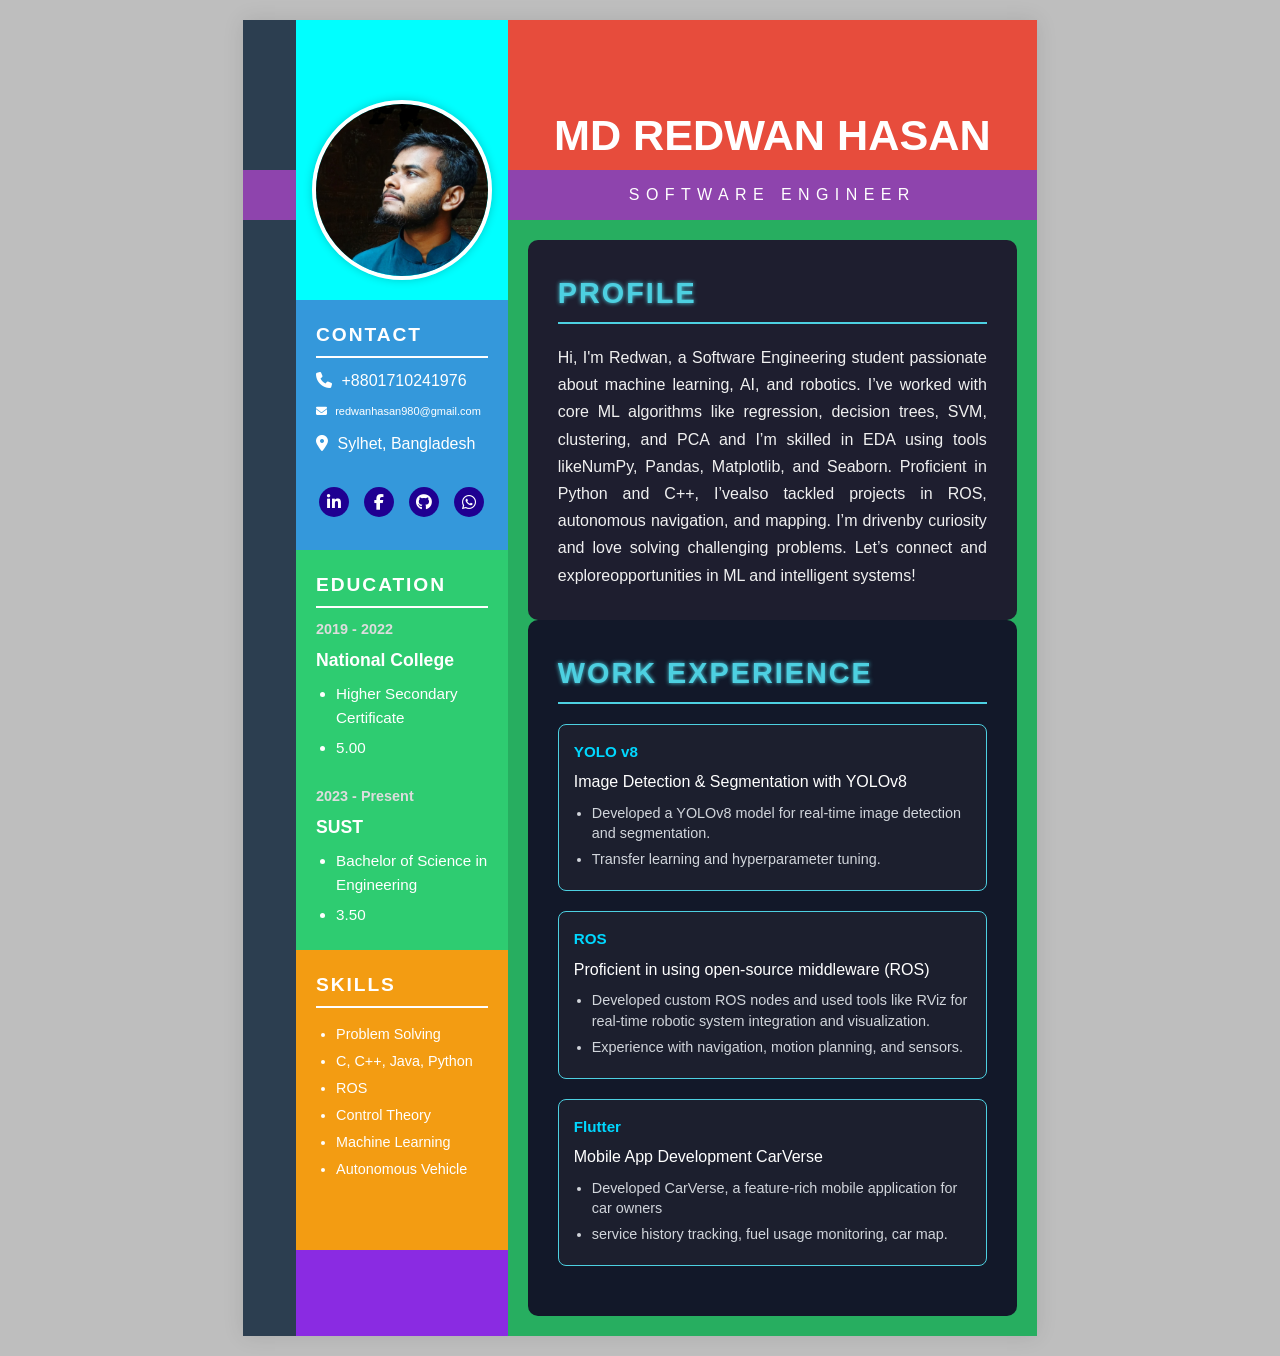
==== index.html @ 7249b566 "Cv completed" ====
<!DOCTYPE html>
<html lang="en">

<head>
  <meta charset="UTF-8" />
  <meta name="viewport" content="width=device-width, initial-scale=1.0" />
  <title>MD REDWAN HASAN</title>
  <link rel="stylesheet" href="styles.css" />
  <link rel="stylesheet" href="profile.css" />
  <link rel="stylesheet" href="https://cdnjs.cloudflare.com/ajax/libs/font-awesome/6.4.0/css/all.min.css">
  <link rel="stylesheet" href="content.css" />
</head>

<body>
  <div class="cv-container">
    <div class="side-bar-container">
      <div class="side-bar">
        <div class="side-bar-box"></div>
      </div>
      <div class="profile">
        <div class="profile-image-container">
          <div class="profile-image">
            <img src="assets/profile.jpg" alt="Your Photo">
          </div>
        </div>
        <div class="profile-details">
          <div class="contact-container">
            <h2 class="profile-header">CONTACT</h2>
            <p><i class="fas fa-phone"></i> +8801710241976</p>
            <p style="font-size: 11px;"><i class="fas fa-envelope"></i> redwanhasan980@gmail.com</p>
            <p><i class="fas fa-map-marker-alt"></i> Sylhet, Bangladesh</p>
            <div class="contact-icons">
              <a href="https://www.linkedin.com/in/md-redwan-hasan-043a912b1/" target="_blank" class="icon-btn">
                <i class="fab fa-linkedin-in"></i>
              </a>
              <a href="https://www.facebook.com/redwan.hassan.572674" target="_blank" class="icon-btn">
                <i class="fab fa-facebook-f"></i>
              </a>
              <a href="https://github.com/redwanhasan980" target="_blank" class="icon-btn">
                <i class="fab fa-github"></i>
              </a>
              <a href="https://wa.me/+8801710241976?text=Hello!" target="_blank" class="icon-btn whatsapp">
                <i class="fab fa-whatsapp"></i>
              </a>

            </div>
          </div>
          <div class="edu-container">
            <h2 class="profile-header">EDUCATION</h2>


            <div class="edu-date">2019 - 2022</div>
            <div class="edu-institution">National College</div>
            <ul class="edu-details">
              <li>Higher Secondary Certificate</li>
              <li>5.00</li>
            </ul>

            <div class="edu-date" style="margin-top: 25px;">2023 - Present</div>
            <div class="edu-institution">SUST</div>
            <ul class="edu-details">
              <li>Bachelor of Science in Engineering</li>
              <li>3.50</li>
            </ul>



          </div>
          <div class="skill-container">
            <h2 class="profile-header">SKILLS</h2>
            <ul class="skill-list">

              <li>Problem Solving</li>
              <li>C, C++, Java, Python</li>
              <li>ROS</li>
              <li>Control Theory</li>
              <li>Machine Learning</li>
              <li>Autonomous Vehicle</li>
            </ul>

          </div>
        </div>

      </div>
    </div>

    <div class="main-content">
      <div class="header">
        <h1 class="name">MD REDWAN HASAN</h1>
      </div>
      <div class="designation">
        <h1 class="software-engineer">SOFTWARE ENGINEER</h1>
      </div>
      <div class="content">
        <div class="my-profile">
          <div class="content-header">PROFILE</div>
          <p>Hi, I'm Redwan, a Software Engineering student passionate about machine learning, AI, and robotics. I’ve
            worked with core ML algorithms like regression, decision trees, SVM, clustering, and PCA and I’m skilled in
            EDA using tools likeNumPy, Pandas, Matplotlib, and Seaborn. Proficient in Python and C++, I’vealso tackled
            projects in ROS, autonomous navigation, and mapping. I’m drivenby curiosity and love solving challenging
            problems. Let’s connect and exploreopportunities in ML and intelligent systems!</p>
        </div>
        <div class="work-experience-container">
          <div class="content-header">WORK EXPERIENCE</div>
          <a href="https://colab.research.google.com/drive/1U1toGQRZ48Uy0wyY-xMTh-fek5o5qvnI?usp=sharing"
            target="_blank" class="work-experience-link">
            <div class="work-experience">
              <div class="work-experience-title">YOLO v8</div>
              <h4 class="title">Image Detection & Segmentation with YOLOv8</h4>
              <ul class="work-experience-details">
                <li>Developed a YOLOv8 model for real-time image detection and segmentation.</li>
                <li>Transfer learning and hyperparameter tuning.</li>

              </ul>
            </div>
          </a>

          <a href="https://github.com/redwanhasan980/ROS" target="_blank" class="work-experience-link">
            <div class="work-experience">
              <div class="work-experience-title">ROS</div>
              <h4 class="title">Proficient in using open-source middleware (ROS)</h4>
              <ul class="work-experience-details">
                <li>Developed custom ROS nodes and used tools like RViz for real-time robotic system integration and
                  visualization.</li>
                <li>Experience with navigation, motion planning, and sensors.</li>

              </ul>
            </div>
          </a>
          <a href="https://github.com/redwanhasan980/Project250/tree/master" target="_blank"
            class="work-experience-link">
            <div class="work-experience">
              <div class="work-experience-title">Flutter</div>
              <h4 class="title">Mobile App Development CarVerse</h4>
              <ul class="work-experience-details">
                <li>Developed CarVerse, a feature-rich mobile application for car owners</li>
                <li>service history tracking, fuel usage monitoring, car map.</li>

              </ul>
            </div>
          </a>

        </div>
      </div>
    </div>
  </div>
</body>

</html>
---- styles.css ----
* {
  margin: 0;
  padding: 0;
  box-sizing: border-box;
}

body {
  font-family: 'Arial', sans-serif;
  background-color: #bebebe;
  color: #333;
  line-height: 1.6;
}

.cv-container {
  display: flex;
  max-width: 210mm;
  margin: 20px auto;
  background-color: white;
  box-shadow: 0 0 20px rgba(0, 0, 0, 0.1);
  min-height: 297mm;
}

/* Left section: takes 33.33% of the page width */
.side-bar-container {
  display: flex;
  width: 33.34%;
}

/* Sidebar: 20% of sidebar container (i.e. 6.66% of full page) */
.side-bar {
  width: 20%;
  background-color: #2c3e50;
  /* dark */
  color: white;

}

/* Profile: 80% of sidebar container (i.e. 26.66% of full page) */



/* Right section: takes 66.66% of page */
.main-content {
  width: 66.66%;
  display: flex;
  flex-direction: column;
}

/* Fixed heights for header and designation */
.header {
  height: 150px;
  background-color: #e74c3c;
  /* red */
  color: white;

  display: flex;
  align-items: flex-end;
  justify-content: center;
}

.name {
  font-size: 2.7rem;
  /* big font size, adjust as needed */
  margin: 0;
  /* remove default margin */
}

.designation {
  height: 50px;
  background-color: #8e44ad;
  /* purple */
  color: white;
  padding: 20px;
  display: flex;
  align-items: center;
  justify-content: center;
}

/* Remaining height for content */
.content {
  flex: 1;
  background-color: #27ae60;
  /* green */
  color: white;
  padding: 20px;
}

.software-engineer {
  font-size: 1rem;
  /* smaller font */
  letter-spacing: 0.4em;
  /* space between letters */
  margin: 0;
  font-weight: 100;

}

.side-bar-box {
  width: 100%;
  height: 50px;
  background-color: #8e44ad;
  margin-top: 150px;
  /* moves box down by 100px */
}
---- profile.css ----
.profile {
  width: 80%;
  background-color: #2787e7;
  /* blue */
  color: white;

  display: flex;
  flex-direction: column;
  height: 100%;
  /* or 100vh or 297mm depending on your layout */
}

.profile-image-container {
  height: 280px;
  background-color: aqua;
  display: flex;
  align-items: flex-end;
  justify-content: center;
}

.profile-details {
  flex: 1;
  /* takes all the remaining space */
  overflow: auto;
  /* optional: adds scroll if content is long */
}

.profile-image {
  width: 180px;
  height: 180px;
  border-radius: 50%;
  /* Makes it circular */
  overflow: hidden;
  margin: 40px auto 20px auto;
  /* 150px from top, centered */
  border: 4px solid white;
  /* Optional: adds a white border */
  box-shadow: 0 0 10px rgba(0, 0, 0, 0.2);
  /* Optional: adds a soft shadow */
}

.profile-image img {
  width: 100%;
  height: 100%;
  object-fit: cover;
  /* Keeps image nicely fitted */
}

.profile-details {
  background-color: blueviolet;
}

.contact-container {
  height: 250px;
  background-color: #3498db;
  /* blue */
  padding: 20px;
  color: white;
}

.edu-container {
  height: 400px;
  background-color: #2ecc71;
  /* green */
  padding: 20px;
  color: white;
}

.skill-container {
  height: 300px;
  background-color: #f39c12;
  /* orange */
  padding: 20px;
  color: white;
}

.profile-header {
  font-size: 1.2rem;
  font-weight: bold;
  letter-spacing: 0.1em;
  margin-bottom: 10px;
  border-bottom: 2px solid white;
  padding-bottom: 5px;
  display: flex;
  align-items: flex-end;

}

.contact-container i {
  margin-right: 5px;
  color: white;
  /* or #333 depending on background */
}

.contact-container p {
  margin: 10px 0;
  font-size: 1rem;
}

.contact-icons {
  margin-top: 30px;
  display: flex;
  gap: 15px;
  justify-content: center;
}

.icon-btn {
  display: inline-flex;
  align-items: center;
  justify-content: center;
  width: 30px;
  height: 30px;
  padding-left: 5px;
  border-radius: 50%;
  background-color: rgb(31, 0, 145);
  /* Background circle */
  color: #81bffa;
  /* Icon color (visible by default) */
  text-decoration: none;
  transition: background-color 0.3s, color 0.3s;
  font-size: 1.2rem;
  /* Size of the icon */
  line-height: 1;
  /* Ensures vertical centering */
}

.icon-btn i {
  pointer-events: none;
  font-size: 1rem;

}

.icon-btn:hover {
  background-color: #333;
  color: white;
}

.edu-item {
  margin-top: 20px;
  background-color: rgba(255, 255, 255, 0.1);
  padding: 15px;
  border-left: 4px solid #fff;
  border-radius: 6px;
  color: white;
}

.edu-date {
  font-size: 0.9rem;
  font-weight: bold;
  color: #ddd;
  margin-bottom: 5px;
}

.edu-institution {
  font-size: 1.1rem;
  font-weight: 600;
  margin-bottom: 8px;
}

.edu-details {
  list-style-type: disc;
  padding-left: 20px;
  margin: 0;
}

.edu-details li {
  margin-bottom: 5px;
  font-size: 0.95rem;
}

.skill-list {
  margin-top: 15px;
  padding-left: 20px;
  list-style-type: disc;
  /* or circle/square/none */
  color: white;
  /* adjust based on background */
}

.skill-list li {
  margin-bottom: 4px;
  font-size: 0.9rem;
}
---- content.css ----
.content {
  display: flex;
  flex-direction: column;
  height: 100%;
  /* or min-height: 297mm; if you're using A4 format */
}

.my-profile {
  height: 380px;
  background-color: #1e1e2f;
  /* dark digital-style background */
  color: #f0f0f0;
  padding: 30px;
  box-sizing: border-box;
  display: flex;
  flex-direction: column;
  justify-content: flex-start;
  font-family: 'Segoe UI', 'Roboto', 'Arial', sans-serif;
  border-radius: 10px;
  overflow: hidden;
}



.work-experience-container {
  flex: 1;
  /* takes the remaining space */
  background-color: #3498db;
  /* blue (example) */
}


.content-header {


  font-size: 1.8rem;
  font-weight: 700;
  color: #4dd0e1;
  border-bottom: 2px solid #4dd0e1;
  padding-bottom: 6px;
  margin-bottom: 20px;
  text-shadow: 0 0 4px #4dd0e1;
  letter-spacing: 0.07em;
}

.my-profile p {
  font-size: 1rem;
  line-height: 1.7;
  text-align: justify;
  margin: 0;
  word-break: normal;
  word-wrap: break-word;
}


.work-experience-container {
  background-color: #121829;
  /* digital dark background */
  color: #f0f0f0;
  padding: 30px;
  border-radius: 10px;
  font-family: 'Segoe UI', 'Roboto', sans-serif;
  box-sizing: border-box;
  height: 100%;
}




.work-experience-link {
  text-decoration: none;
  color: inherit;
  display: block;
  transition: transform 0.2s, box-shadow 0.2s;
}

.work-experience-link:hover {
  transform: translateY(-3px);
  box-shadow: 0 0 10px rgba(77, 208, 225, 0.4);
}

.work-experience {
  background-color: #1c1f2e;
  border: 1px solid #4dd0e1;
  border-radius: 8px;
  padding: 15px;
  margin-bottom: 20px;
  font-size: 0.9rem;
  /* smaller text */
}

.work-experience-title {
  font-size: 0.95rem;
  font-weight: 600;
  color: #00d8ff;
  margin-bottom: 5px;
}

.title {
  font-size: 1rem;
  font-weight: 500;
  margin-bottom: 8px;
  color: #ffffff;
}

.work-experience-details {
  list-style-type: disc;
  padding-left: 18px;
}

.work-experience-details li {
  margin-bottom: 6px;
  line-height: 1.4;
  font-size: 0.9rem;
  color: #d1d5db;
}
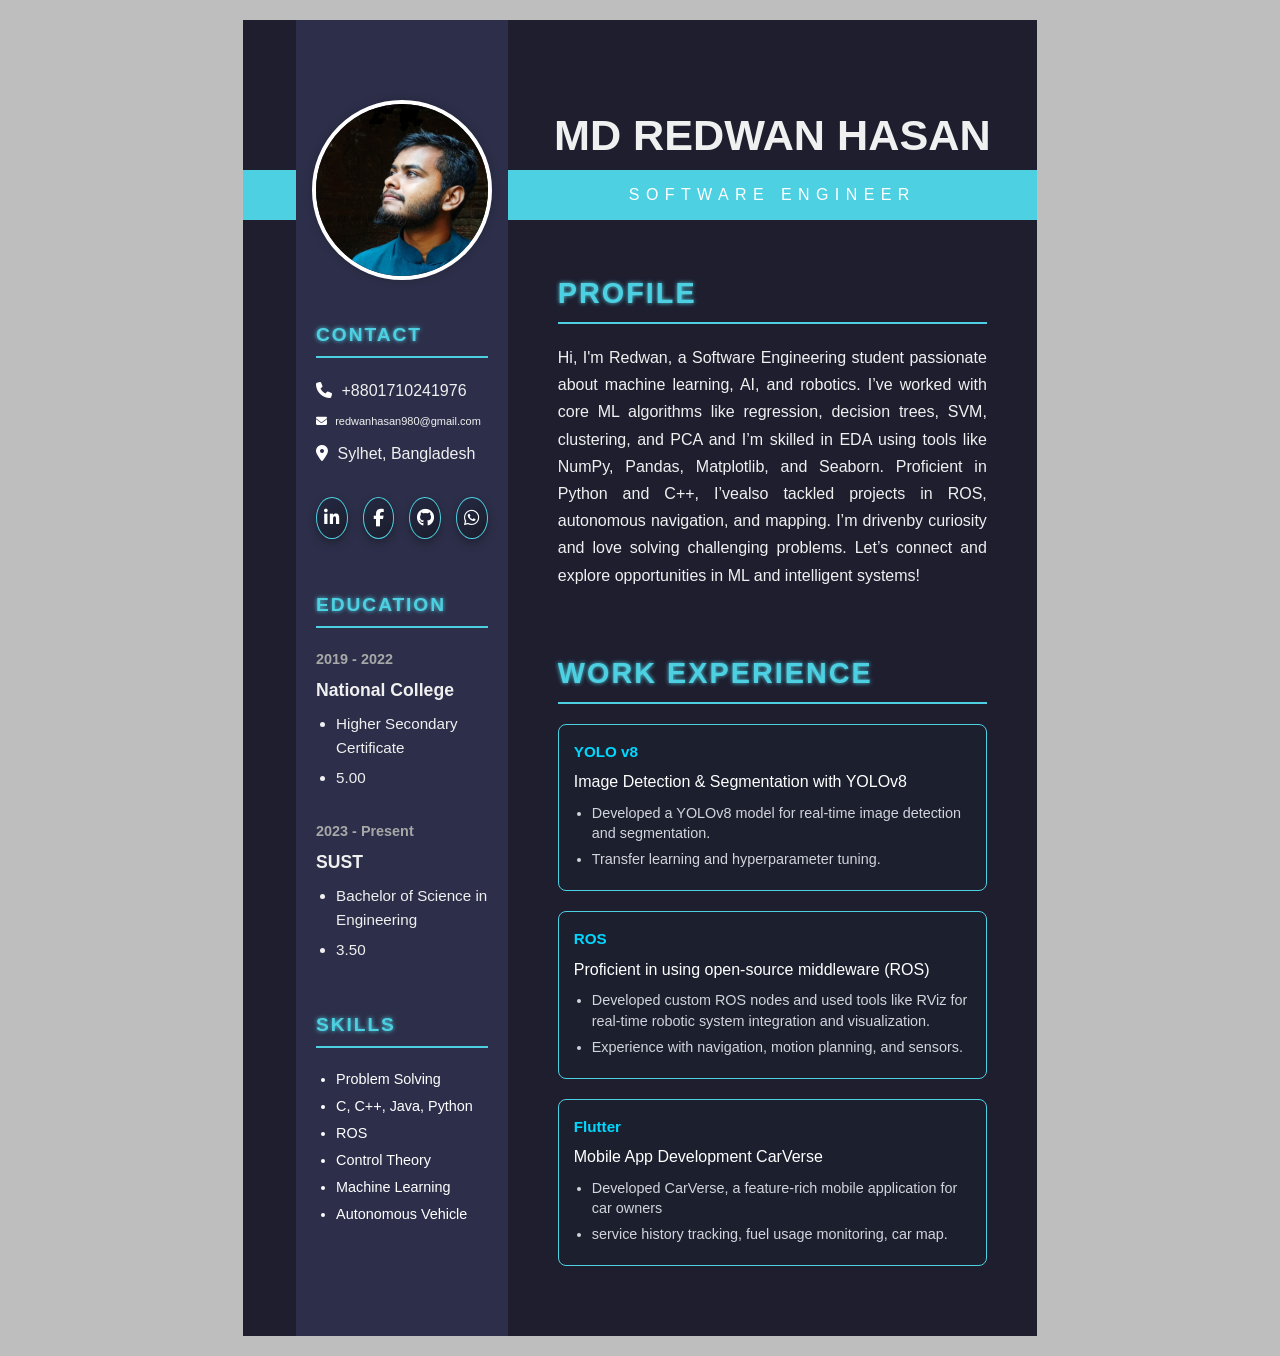
==== commit e942c07f: "Final Cv with colour correction" ====
--- a/index.html
+++ b/index.html
@@ -56,7 +56,7 @@
               <li>5.00</li>
             </ul>
 
-            <div class="edu-date" style="margin-top: 25px;">2023 - Present</div>
+            <div class="edu-date" style="margin-top: 30px;">2023 - Present</div>
             <div class="edu-institution">SUST</div>
             <ul class="edu-details">
               <li>Bachelor of Science in Engineering</li>
@@ -96,9 +96,9 @@
           <div class="content-header">PROFILE</div>
           <p>Hi, I'm Redwan, a Software Engineering student passionate about machine learning, AI, and robotics. I’ve
             worked with core ML algorithms like regression, decision trees, SVM, clustering, and PCA and I’m skilled in
-            EDA using tools likeNumPy, Pandas, Matplotlib, and Seaborn. Proficient in Python and C++, I’vealso tackled
+            EDA using tools like NumPy, Pandas, Matplotlib, and Seaborn. Proficient in Python and C++, I’vealso tackled
             projects in ROS, autonomous navigation, and mapping. I’m drivenby curiosity and love solving challenging
-            problems. Let’s connect and exploreopportunities in ML and intelligent systems!</p>
+            problems. Let’s connect and explore opportunities in ML and intelligent systems!</p>
         </div>
         <div class="work-experience-container">
           <div class="content-header">WORK EXPERIENCE</div>
--- a/styles.css
+++ b/styles.css
@@ -7,7 +7,7 @@
 body {
   font-family: 'Arial', sans-serif;
   background-color: #bebebe;
-  color: #333;
+  color: #1e1e2f;
   line-height: 1.6;
 }
 
@@ -16,7 +16,7 @@
   max-width: 210mm;
   margin: 20px auto;
   background-color: white;
-  box-shadow: 0 0 20px rgba(0, 0, 0, 0.1);
+  box-shadow: 0 0 20px #1e1e2f(0, 0, 0, 0.1);
   min-height: 297mm;
 }
 
@@ -29,7 +29,7 @@
 /* Sidebar: 20% of sidebar container (i.e. 6.66% of full page) */
 .side-bar {
   width: 20%;
-  background-color: #2c3e50;
+  background-color: #1e1e2f;
   /* dark */
   color: white;
 
@@ -49,9 +49,9 @@
 /* Fixed heights for header and designation */
 .header {
   height: 150px;
-  background-color: #e74c3c;
+  background-color: #1e1e2f;
   /* red */
-  color: white;
+  color: #f0f0f0;
 
   display: flex;
   align-items: flex-end;
@@ -67,7 +67,7 @@
 
 .designation {
   height: 50px;
-  background-color: #8e44ad;
+  background-color: #4dd0e1;
   /* purple */
   color: white;
   padding: 20px;
@@ -79,7 +79,7 @@
 /* Remaining height for content */
 .content {
   flex: 1;
-  background-color: #27ae60;
+  background-color: #1e1e2f;
   /* green */
   color: white;
   padding: 20px;
@@ -98,7 +98,7 @@
 .side-bar-box {
   width: 100%;
   height: 50px;
-  background-color: #8e44ad;
+  background-color: #4dd0e1;
   margin-top: 150px;
   /* moves box down by 100px */
 }
--- a/profile.css
+++ b/profile.css
@@ -1,6 +1,6 @@
 .profile {
   width: 80%;
-  background-color: #2787e7;
+  background-color: #2d2f4a;
   /* blue */
   color: white;
 
@@ -12,7 +12,7 @@
 
 .profile-image-container {
   height: 280px;
-  background-color: aqua;
+  background-color: #2d2f4a;
   display: flex;
   align-items: flex-end;
   justify-content: center;
@@ -47,28 +47,30 @@
 }
 
 .profile-details {
-  background-color: blueviolet;
+  background-color: #2d2f4a;
 }
 
 .contact-container {
   height: 250px;
-  background-color: #3498db;
+  background-color: #2d2f4a;
   /* blue */
   padding: 20px;
-  color: white;
+  color: #f0f0f0;
 }
 
 .edu-container {
+  margin-top: 20px;
   height: 400px;
-  background-color: #2ecc71;
+  background-color: #2d2f4a;
   /* green */
   padding: 20px;
-  color: white;
+  color: #f0f0f0;
 }
 
 .skill-container {
+  margin-top: 20px;
   height: 300px;
-  background-color: #f39c12;
+  background-color: #2d2f4a;
   /* orange */
   padding: 20px;
   color: white;
@@ -78,11 +80,17 @@
   font-size: 1.2rem;
   font-weight: bold;
   letter-spacing: 0.1em;
-  margin-bottom: 10px;
-  border-bottom: 2px solid white;
+  margin-bottom: 20px;
+
   padding-bottom: 5px;
   display: flex;
   align-items: flex-end;
+
+  color: #4dd0e1;
+  border-bottom: 2px solid #4dd0e1;
+
+  text-shadow: 0 0 4px #4dd0e1;
+
 
 }
 
@@ -108,36 +116,41 @@
   display: inline-flex;
   align-items: center;
   justify-content: center;
-  width: 30px;
-  height: 30px;
   padding-left: 5px;
+  width: 42px;
+  height: 42px;
   border-radius: 50%;
-  background-color: rgb(31, 0, 145);
-  /* Background circle */
-  color: #81bffa;
-  /* Icon color (visible by default) */
+
+  background: linear-gradient(145deg, #252a42, #1b1c2c);
+  /* modern soft lighting */
+  color: #4dd0e1;
+  /* cyber-cyan icon color */
+  box-shadow: 0 4px 10px rgba(0, 0, 0, 0.3), 0 0 0 1px #4dd0e1 inset;
+
   text-decoration: none;
-  transition: background-color 0.3s, color 0.3s;
   font-size: 1.2rem;
-  /* Size of the icon */
-  line-height: 1;
-  /* Ensures vertical centering */
+  transition: all 0.3s ease;
+  cursor: pointer;
 }
 
 .icon-btn i {
   pointer-events: none;
-  font-size: 1rem;
-
+  font-size: 1.1rem;
+  line-height: 1;
 }
 
+/* Hover effect */
 .icon-btn:hover {
-  background-color: #333;
-  color: white;
+  background: #4dd0e1;
+  color: #1e1e2f;
+  /* dark text on light cyan bg */
+  box-shadow: 0 0 6px #4dd0e1, 0 0 20px #4dd0e1;
+  transform: scale(1.1);
 }
 
 .edu-item {
   margin-top: 20px;
-  background-color: rgba(255, 255, 255, 0.1);
+  background-color: #2d2f4a (255, 255, 255, 0.1);
   padding: 15px;
   border-left: 4px solid #fff;
   border-radius: 6px;
@@ -147,7 +160,7 @@
 .edu-date {
   font-size: 0.9rem;
   font-weight: bold;
-  color: #ddd;
+  color: #a8a8a8;
   margin-bottom: 5px;
 }
 
--- a/content.css
+++ b/content.css
@@ -16,8 +16,9 @@
   flex-direction: column;
   justify-content: flex-start;
   font-family: 'Segoe UI', 'Roboto', 'Arial', sans-serif;
-  border-radius: 10px;
+
   overflow: hidden;
+  /* Ensures content doesn't overflow */
 }
 
 
@@ -54,11 +55,11 @@
 
 
 .work-experience-container {
-  background-color: #121829;
+  background-color: #1e1e2f;
   /* digital dark background */
   color: #f0f0f0;
   padding: 30px;
-  border-radius: 10px;
+
   font-family: 'Segoe UI', 'Roboto', sans-serif;
   box-sizing: border-box;
   height: 100%;
@@ -76,7 +77,7 @@
 
 .work-experience-link:hover {
   transform: translateY(-3px);
-  box-shadow: 0 0 10px rgba(77, 208, 225, 0.4);
+  box-shadow: 0 0 50px rgba(87, 232, 251, 0.4);
 }
 
 .work-experience {
